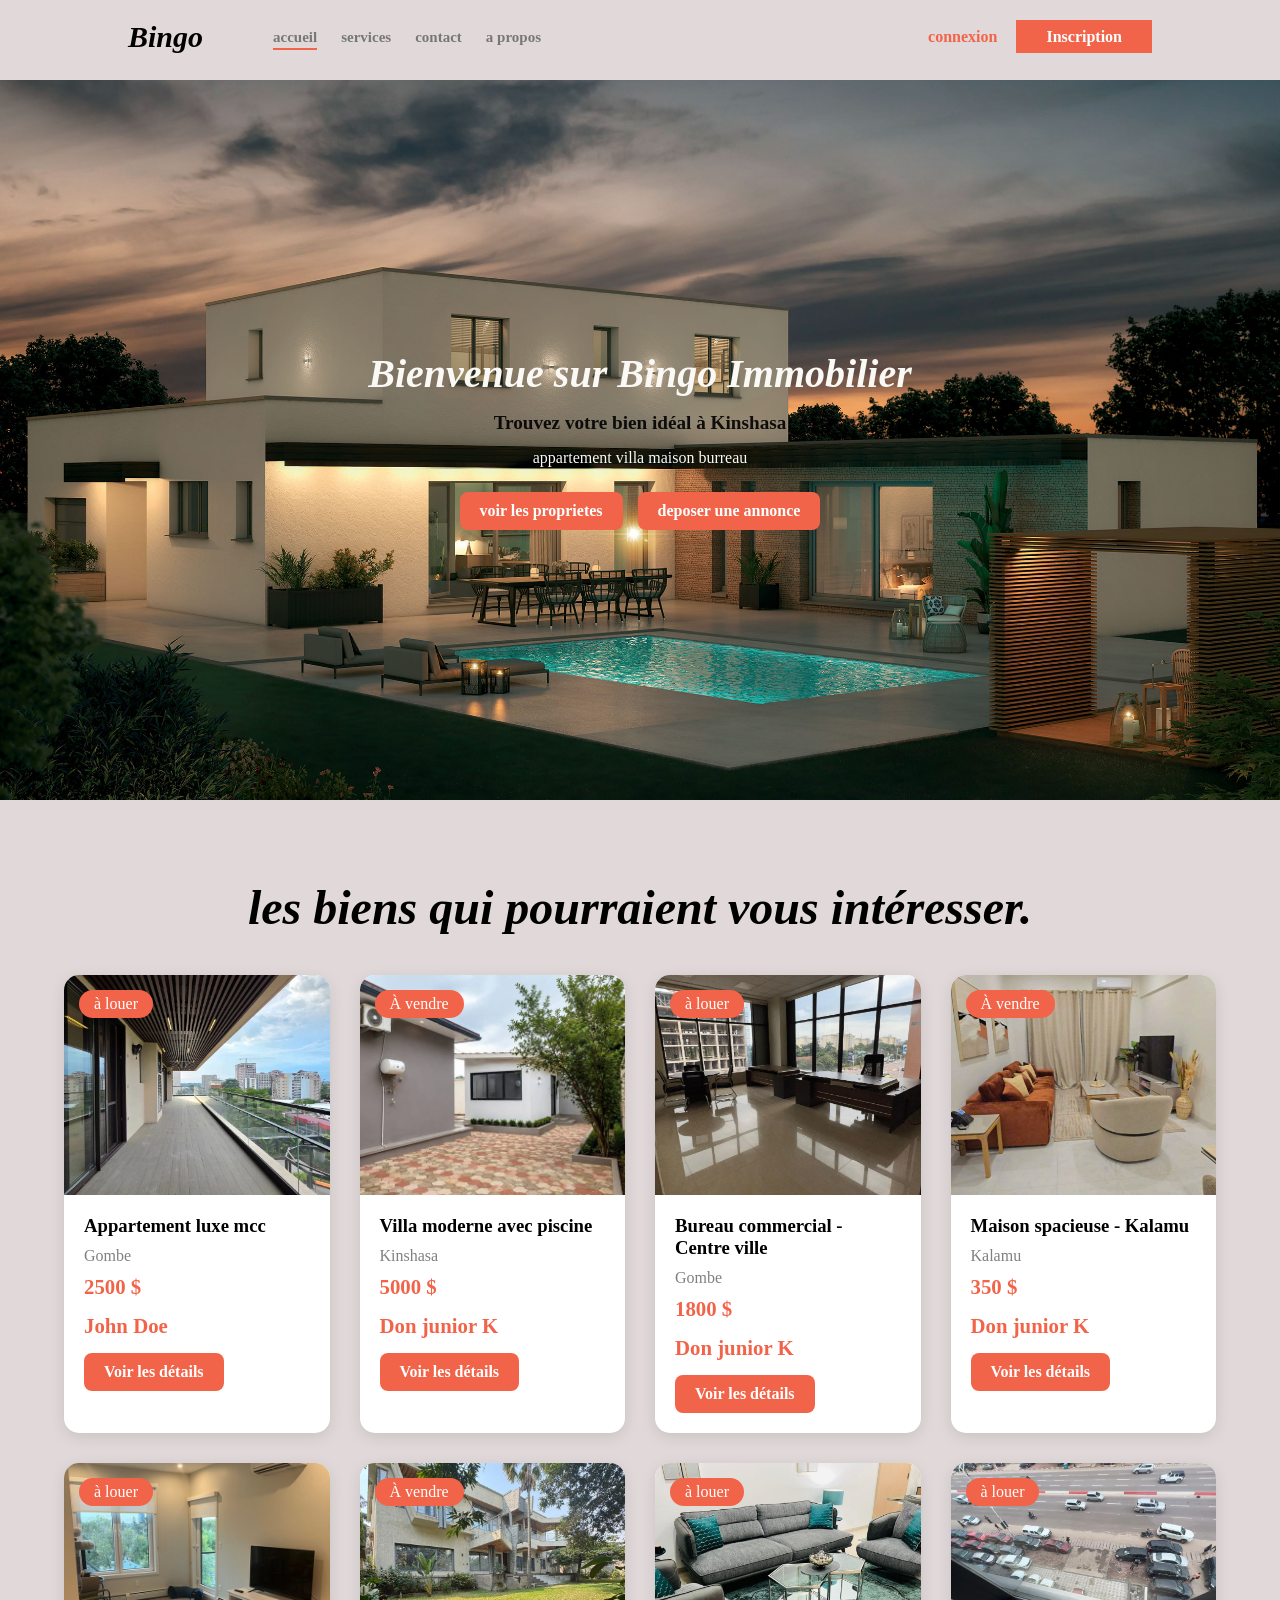
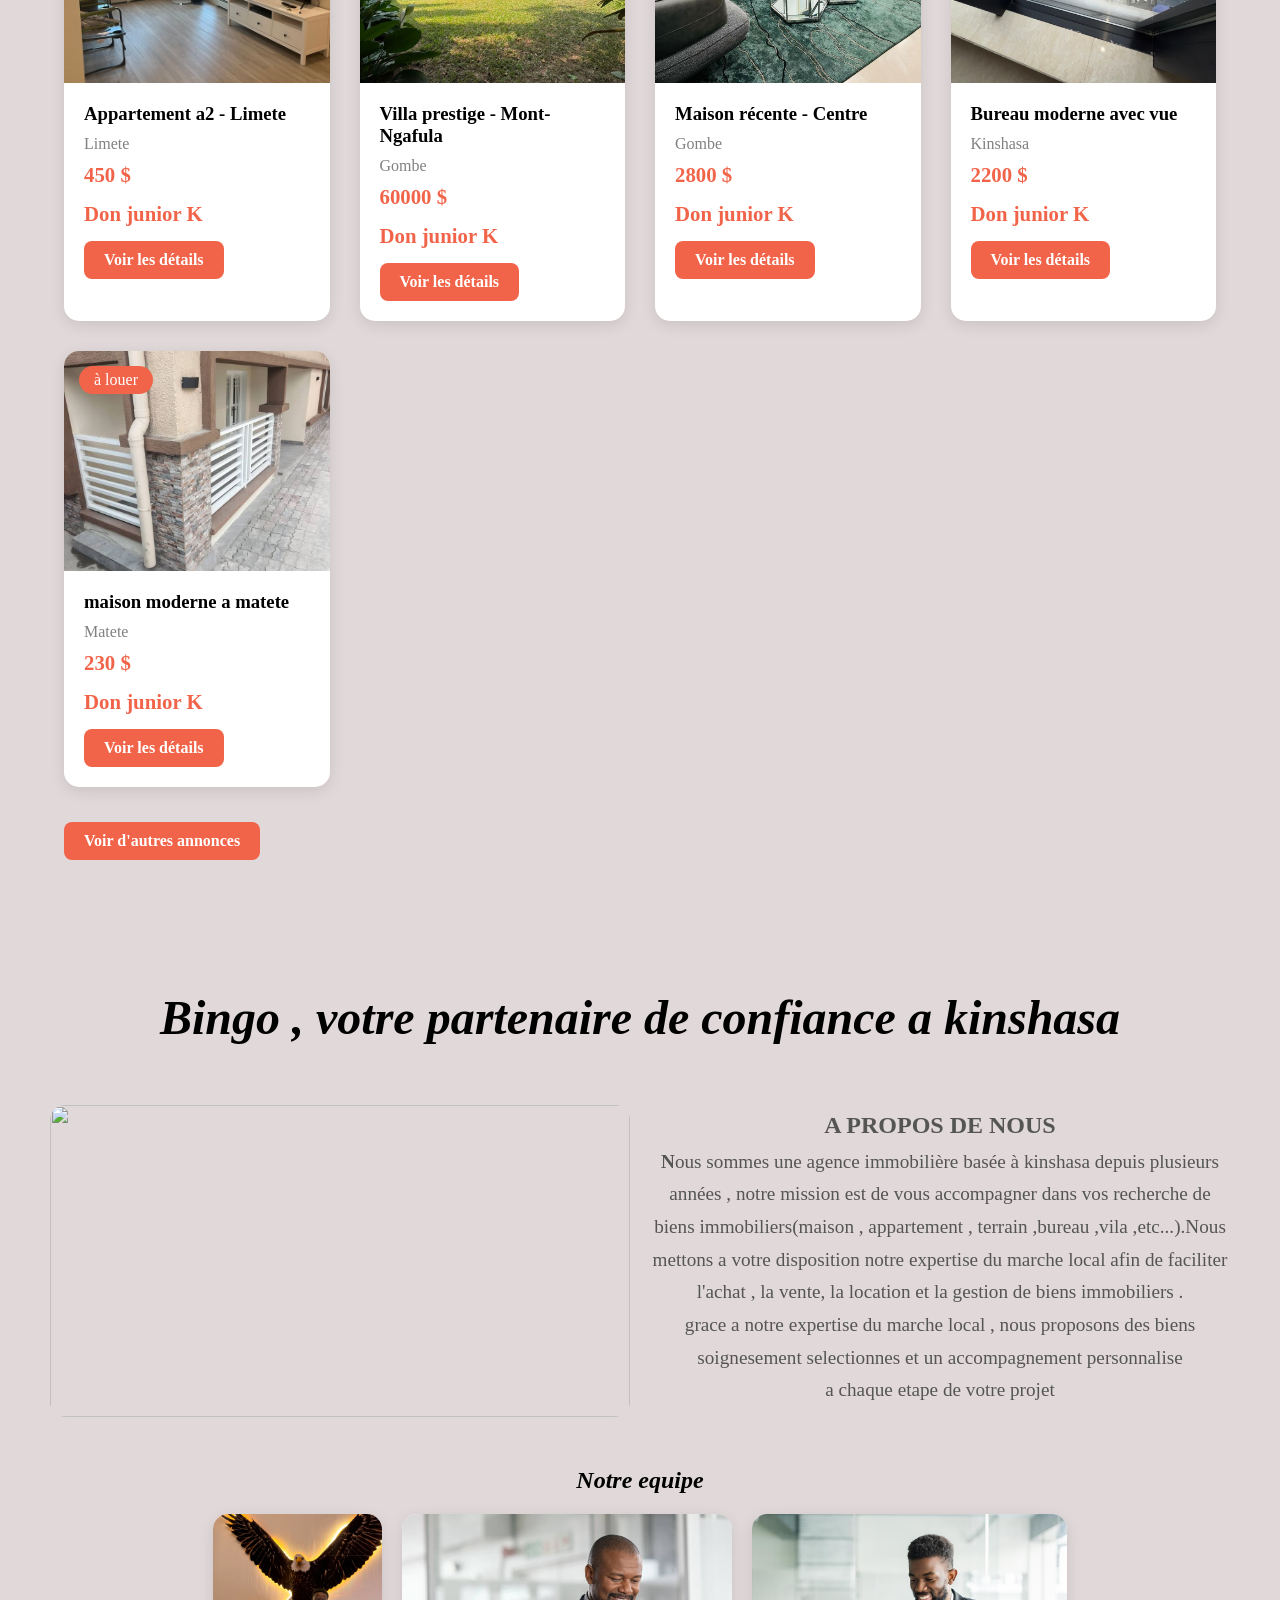
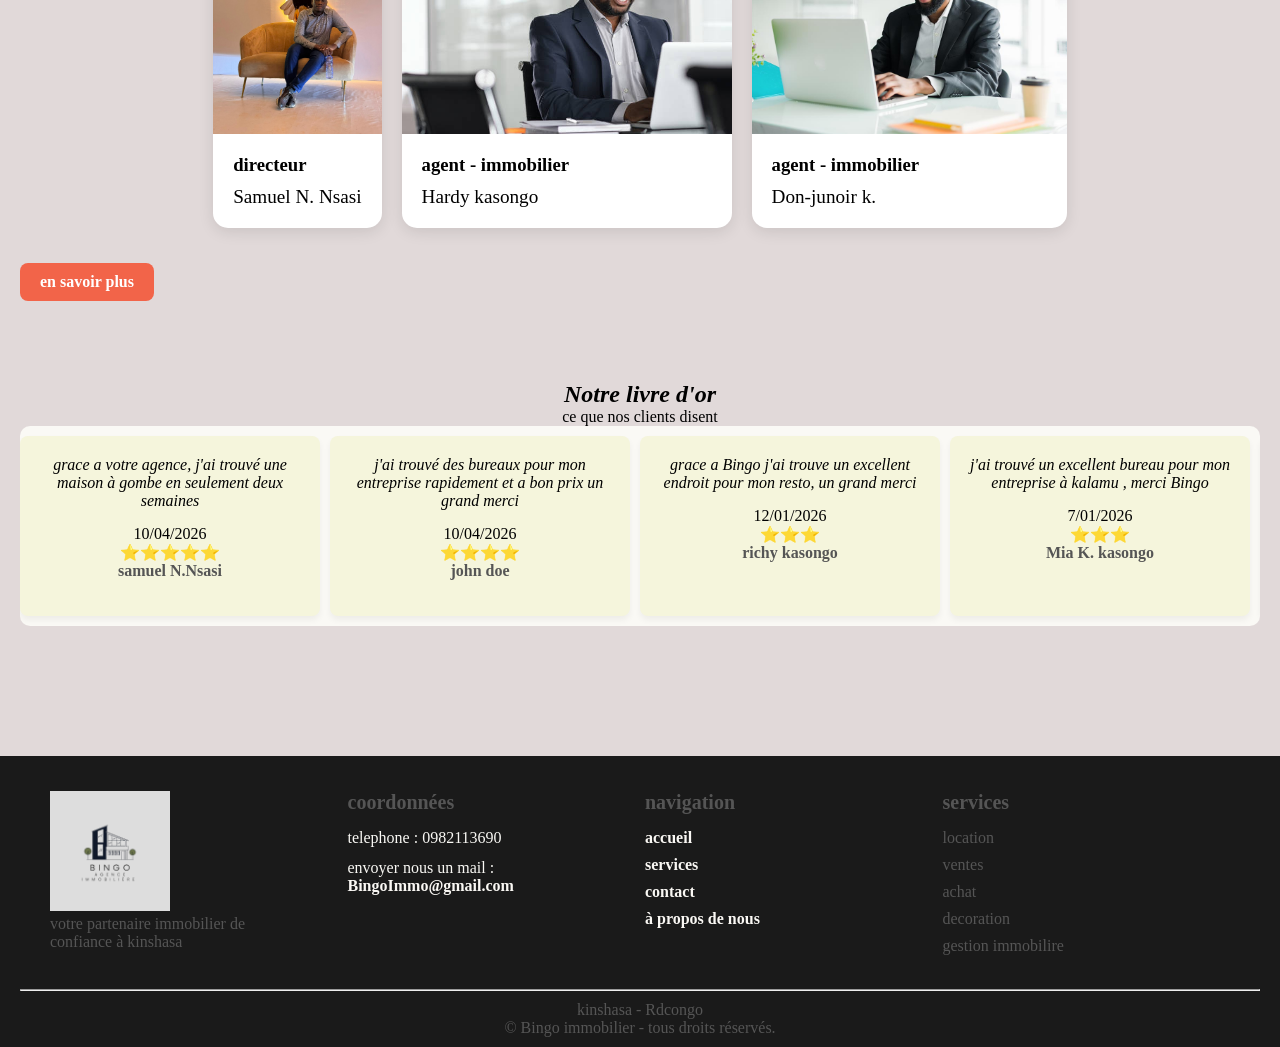
==== index.html @ fbc29267 "Initial commit" ====
<!DOCTYPE html>
<html>

<head>
    <meta charset="UTF-8">
    <meta name="viewport" content="width=device-width, initial-scale=1.0">
    <title>bingo - immobilier</title>
    <link rel="stylesheet" href="style.css">
    <link rel="shortcut icon" href="/photo/Bingo.png">
</head>

<body>
    <main>
        <section class="header_accueil">
            <!-- le menu  -->
            <header>
                <div class="logo-lien">
                    <a href="index.html" class="logo">Bingo</a>
                    <div class="menu-lien">
                        <a href="index.html">accueil</a>
                        <a href="service.html">services</a>
                        <a href="contact.html">contact</a>
                        <a href="apropos.html">a propos</a>
                    </div>
                </div>
                
                <div class="btn-lien">
                    <a href="authentification.html">connexion</a>
                    <a href="authentification.html" class="orange-lien">inscription</a>
                </div>
                <div class="hamburger" id="hamburger">
                    <span></span>
                    <span></span>
                    <span></span>
                </div>
            </header>
            <!-- fin du menu -->

            <!-- debut des deux section 
            l'une pour le titre communement appele hero
            et l'autre pour la recherche -->
        </section>

        <section class="hero">
            <h1>Bienvenue sur Bingo Immobilier</h1>
            <p>Trouvez votre bien idéal à Kinshasa</p>
            <div class="btype">
                <span>appartement</span>
                <span>villa</span>
                <span>maison</span>
                <span>burreau</span>
            </div>
            <div class="hero-link">
                <a href="propriete.html" class="btn">voir les proprietes</a>
                <a href="service.html" class="btn">deposer une annonce</a>
            </div>
        </section>

        <!-- les propriete -->
        <section class="propiete" id="pr">
            <div class="titre-section">
                <h2>les biens qui pourraient vous intéresser.</h2>
            </div>
            <div class="propriete-grid" id="propertiesGrid">
                <!-- les biens seront affichés ici grace a javascript -->

            </div>
            <a href="propriete.html" class="btn1">Voir d'autres <strong>annonces</strong> </a>
        </section>


        <section class="biso" id="bs">
            <h2>Bingo , votre partenaire de confiance a kinshasa</h2>
            <div class="cont-biso">
                <div class="biso-image">
                    <img src="photo/AgentImmo.jpeg" alt="">
                </div>
                <div class="biso-content">
                    <h1>A PROPOS DE NOUS</h1>
                    <p><strong>N</strong>ous sommes une agence immobilière basée à kinshasa depuis plusieurs années ,
                        notre mission est de vous accompagner dans vos recherche de biens immobiliers(maison ,
                        appartement , terrain ,bureau ,vila ,etc...).Nous mettons a votre disposition notre expertise du
                        marche local afin de faciliter l'achat , la vente, la location et la gestion de biens
                        immobiliers .</p>
                    <p> grace a notre expertise du marche local , nous proposons des biens soignesement selectionnes et
                        un accompagnement personnalise <br>
                        a chaque etape de votre projet</p>

                </div>

            </div>
            <div class="biso-content2">
                <h1>Notre equipe</h1>
                <div class="conteneur">

                    <article class="propriete-card">
                        <img src="photo/samuel_fav1.jpg" alt="une photo d'une villa">
                        <div class="propriete-contenu">
                            <h3>directeur</h3>
                            <p>Samuel N. Nsasi</p>
                        </div>
                    </article>
                    <article class="propriete-card">
                        <img src="photo/agent3.jpg" alt="une photo d'une villa">
                        <div class="propriete-contenu">
                            <h3>agent - immobilier</h3>
                            <p>Hardy kasongo</p>
                        </div>
                    </article>
                    <article class="propriete-card">
                        <img src="photo/agent2.jpg" alt="une photo d'une villa">
                        <div class="propriete-contenu">
                            <h3>agent - immobilier</h3>
                            <p> Don-junoir k.</p>
                        </div>
                    </article>
                </div>
                <a href="apropos.html" class="btn1">en savoir plus</a>
            </div>
        </section>
        <section class="temoignage" id="tm">
            <h1>Notre livre d'or</h1>
            <p>ce que nos clients disent</p>
            <div class="slider">
                <div class="slides">
                    <div class="card">
                        <p> grace a votre agence, j'ai trouvé une maison à gombe en seulement deux semaines</p>
                        <time datetime="">10/04/2026</time>
                        <div class="stars">
                            ⭐⭐⭐⭐⭐
                        </div>
                        <h4>samuel N.Nsasi</h4>
                    </div>
                    <div class="card">
                        <p>j'ai trouvé des bureaux pour mon entreprise rapidement et a bon prix
                            un grand merci
                        </p>
                        <time datetime="">10/04/2026</time>
                        <div class="stars">
                            ⭐⭐⭐⭐
                        </div>
                        <h4>john doe</h4>
                    </div>
                    <div class="card">
                        <p>grace a Bingo j'ai trouve un excellent endroit pour mon resto, un grand merci </p>
                        <time datetime="">12/01/2026</time>
                        <div class="stars">
                            ⭐⭐⭐
                        </div>
                        <h4>richy kasongo</h4>
                    </div>
                    <div class="card">
                        <p>j'ai trouvé un excellent bureau pour mon entreprise à kalamu , merci Bingo </p>
                        <time datetime="">7/01/2026</time>
                        <div class="stars">
                            ⭐⭐⭐
                        </div>
                        <h4>Mia K. kasongo</h4>
                    </div>
                    <div class="card">
                        <p>grace a Bingo j'ai trouve un excellent endroit pour mon resto, un grand merci </p>
                        <time datetime="">12/01/2026</time>
                        <div class="stars">
                            ⭐⭐⭐
                        </div>
                        <h4>richy kasongo</h4>
                    </div>
                    <div class="card">
                        <p>j'ai trouvé un excellent bureau pour mon entreprise à kalamu , merci Bingo </p>
                        <time datetime="">7/01/2026</time>
                        <div class="stars">
                            ⭐⭐⭐
                        </div>
                        <h4>Mia K. kasongo</h4>
                        <div class="card">
                        <p>j'ai trouvé des bureaux pour mon entreprise rapidement et a bon prix
                            un grand merci
                        </p>
                        <time datetime="">10/04/2026</time>
                        <div class="stars">
                            ⭐⭐⭐⭐
                        </div>
                        <h4>john doe</h4>
                    </div>
                    </div>
                </div>
            </div>
        </section>

        <div class="modal" id="detailsModal">

            <div class="modal-content">

                <span class="close" id="closeDetails"><strong>&times;</strong></span>

                <div id="detailsContent"></div>

            </div>

        </div>
    </main>
    <footer>
        <div class="cont">

            <div class="foot-logo">
                <img src="photo/inv_bingo.png" alt="logo de l'entreprise">
                <p>votre partenaire immobilier de confiance à kinshasa</p>
            </div>
            <div class="footer-col">
                <h3>coordonnées</h3>
                <p> telephone : 0982113690</p>
                <p>envoyer nous un mail : <a href="mailto:bingoImmo@gmail.com">BingoImmo@gmail.com</a></p>
            </div>
            <nav class="footer-col">
                <h3>navigation</h3>
                <ul>
                    <li><a href="index.html">accueil</a></li>
                    <li><a href="service.html">services</a></li>
                    <li><a href="contact.html">contact</a></li>
                    <li><a href="apropos.html">à propos de nous</a></li>
                </ul>
            </nav>
            <div class="footer-col">
                <h3>services</h3>
                <ul>
                    <li>location</li>
                    <li>ventes</li>
                    <li>achat</li>
                    <li>decoration</li>
                    <li>gestion immobilire</li>
                </ul>
            </div>
        </div>

        <hr>

        <div class="hr">

            <p>kinshasa - Rdcongo</p>
            <p>&copy; Bingo immobilier - tous droits réservés.</p>
        </div>

    </footer>

    <script src="traitement.js"></script>
</body>


</html>
---- style.css ----
:root {
    --color1: #faf8f4;
    --color2: #1a1a1a;
    --color3: #faf9f5;
    --colorfav: #e1d9d9;
}

* {
    padding: 0;
    margin: 0;
    box-sizing: border-box;
    list-style: none;
}

body {
    transition: 0.9s;
    background-color: var(--colorfav);
    height: fit-content;

}

main {
    margin-top: 80px;
}

a {
    text-decoration: none;
    font-weight: bold;
}

/* .header_accueil {
    background-color: var(--color1);
    position: relative;
} */

/* le menu */
header {
    position: fixed;
    top: 0;
    left: 0;
    width: 100%;

    display: flex;
    justify-content: space-between;
    align-items: center;
    padding: 20px 10%;

    transition: .3s;
    z-index: 1000;
}

header.scrolled {
    background-color: var(--color2);
    box-shadow: 0 2px 10px rgba(0, 0, 0, 0.2);
}

header.scrolled .logo{
   text-transform: capitalize;
    font-style: italic;
    color:var(--color3);
    font-size: 30px;
    font-weight: bold;
}
.logo {
    text-transform: capitalize;
    font-style: italic;
    color: #000;
    font-size: 30px;
    font-weight: bold;
}

header .logo-lien {
    display: flex;
    align-items: center;
}

.menu-lien {
    margin-left: 60px;
}

.menu-lien a {
    position: relative;
    margin: 0 10px;
    font-size: 15px;
    color: #777;
}

.menu-lien a::after {
    content: "";
    position: absolute;
    left: 0;
    bottom: -5px;
    width: 0;
    height: 2px;
    background-color: #f26449;
    transition: width .3s ease;
}

.menu-lien a:hover::after,
.menu-lien a.active::after {

    width: 100%;
}

.hamburger {
    display: none;
    flex-direction: column;
    gap: 6px;
    cursor: pointer;
}
.hamburger span {
    width: 25px;
    height: 3px;
    background-color: #000;
    transition: .3s;
}
@media (max-width:768px)
{
    .menu-lien{
        display: none;
    }
    .btn-lien{
        display: none;
    }
    .hamburger{
        display: flex;
    }
}
.menu-lien.open{
    display: flex;
    position: absolute;
    top: 90px;
    left: 0;
    width: 100%;
    background-color: var(--color2);
    flex-direction: column;
    align-items: center;
    text-align: center;
    padding: 25px;
}
.btn-lien a {
    margin-left: 15px;

}

.btn-lien a:first-child {
    color: #f26449;
}

.orange-lien {
    color: #fff;
    padding: 8px 30px;
    background-color: #f26449;
    text-transform: capitalize;
}


/* Section héro */
.hero {
    
    color: var(--color3);
    padding: 80px 20px;
    background-image: url("photo/ndaku.jpg");
    background-repeat: no-repeat;
    background-position: center;
    background-size: cover;
    height: 80vh;
    display: flex;
    flex-direction: column;
    align-items:center;
    text-align: center;
    gap: 15px;
    justify-content: center;


}


@media (max-width:768px) {
    .hero {
        background-attachment: scroll;
    }
}

.hero h1 {
    font-size: 2.5rem;
    margin: 0;
    font-weight: bold;
    font-style: italic;
}

.hero p {
    font-size: 1.2rem;
    font-weight: bolder;
    /* margin: 10px 0 30px 0; */
    opacity: 0.9;
    color: #000;

}
.btyp span{
    font-weight: bold;
    margin-top: 0 5px  ;
}
.hero-link{
    display: flex;
    gap: 15px;
    margin-top: 10px;
}

/* section de bien */
.propiete {
    padding: 80px 5%;

}

.titre-section {
    text-align: center;
    margin-bottom: 40px;
}

.titre-section h2 {
    font-size: 48px;
    font-style: italic;
}

/* pour les colonnes dans bien */
.propriete-grid {
    display: grid;
    grid-template-columns: repeat(auto-fit, minmax(250px, 1fr));
    gap: 30px;
}

/* les sortes de card */
.propriete-card {
    background: white;
    border-radius: 15px;
    overflow: hidden;
    box-shadow: 0 4px 15px rgba(0, 0, 0, .1);
    transition: .3s;
    position: relative;
}

.propriete-card:hover {
    transform: translateY(-12px);

}

.propriete-card img {
    width: 100%;
    height: 220px;
    object-fit: cover;
    display: block;
}

.badge {
    position: absolute;
    top: 15px;
    left: 15px;
    background-color: #f26449;
    color: white;
    padding: 5px 15px;
    border-radius: 20px;
}

.propriete-contenu {
    padding: 20px;
}

.propriete-contenu h3 {
    margin-bottom: 10px;
}

.location {
    color: grey;
    margin-bottom: 10px;
}

.price {
    font-size: 1.3rem;
    font-weight: bold;
    color: #f26449;
    margin-bottom: 15px;
}

.btn {
    display: inline-block;
    background: #f26449;
    color: white;
    padding: 10px 20px;
    text-decoration: none;
    border-radius: 8px;
}
.btn:hover{
    background-color: var(--colorfav);
    color: #f26449;
}

.btn1 {
    display: inline-block;
    background: #f26449;
    text-align: center;
    color: white;
    padding: 10px 20px;
    text-decoration: none;
    border-radius: 8px;
    margin-top: 35px;
}

/* la section a propos de nous  */

.cont-biso {
    width: 100%;
    display: flex;
    gap: 20px;
    padding: 10px 50px;
}

.biso-image {
    width: 50%;

}

.biso-image img {
    width: 100%;
    height: 100%;
    object-fit: cover;
    border-radius: 15px;

}

.biso-content {
    width: 50%;
    margin-bottom: 10px;
    line-height: 1.7;

    color: #555;
    text-align: center;
}


.biso h2 {
    text-align: center;
    margin: 40px;
    padding: 10px;
    font-size: 48px;
    font-style: italic;
}

.biso p {
    font-size: 1.2rem;
}

.biso-content2 {
    padding: 20px;


}

.conteneur {
    display: flex;
    justify-content: center;
    gap: 20px;
}



.biso-content2 h1 {
    text-align: center;
    padding: 20px;
    font-style: italic;
}


/* la section pour les temoignages */
.temoignage {
    padding: 60px 20px;
    text-align: center;
    overflow: hidden;
}

.temoignage h1 {
    font-style: italic;

}

.slider {
    /* max-width: 700px;
    margin: auto;
    overflow: hidden; */
    width: 100%;
    overflow: hidden;
    padding: 10px 0;
    background-color: var(--color3);
    border-radius: 10px;

}

.slides {
    /* display: flex;
    transition: transform 0.5s ease; */
    display: flex;
    gap: 10px;
    width: max-content;
    animation: defileBingo 25s linear infinite;
}

.card {
    width: 300px;
    height: 180px;
    flex-shrink: 0;
    background-color: beige;
    padding: 20px ;
    border-radius: 8px;
    box-shadow: 0 4px 6px rgba(0, 0, 0, 0.05);

}
/* 
@keyframes defileBingo {
    0% {
        transform: translateX(0);
    }

    100% {
        transform: translateX(50%);
    }
}

.slider:hover .slides {
    animation-play-state: paused;
} */

.card p {
    font-style: italic;
    margin-bottom: 15px;
}

.card h4 {
    color: #555;
}

/* le modal pour les details de la propriete */
.modal {
    display: none;
    position: fixed;
    inset: 0;
    background: rgba(0, 0, 0, .6);
    justify-content: center;
    align-items: center;
    z-index: 9999;
}

.modal-content {
    background: white;
    width: 90%;
    max-width: 700px;
    max-height: 90vh;
    overflow-y: auto;
    padding: 30px;
    border-radius: 15px;
    position: relative;
}

.detail-image {

    width: 100%;

    height: 250px;

    object-fit: cover;

    border-radius: 12px;

    margin-bottom: 20px;

}

.detail-status {

    display: inline-block;

    background: #f26449;

    color: white;

    padding: 6px 15px;

    border-radius: 20px;

    margin-bottom: 20px;

}

.whatsapp-btn {

    display: inline-block;

    margin-top: 20px;

    padding: 12px 20px;

    background: #25D366;

    color: white;

    border-radius: 8px;

    text-decoration: none;

    font-weight: bold;

}

.success-message {

    background: #f26449;

    padding: 15px;

    border-radius: 8px;

}
.galerie {
    display: flex;
    gap: 10px;
    overflow-x: auto;
    margin-bottom: 20px;
}
.galerie img{
    width: 220px;
    height: 150px;
    object-fit: cover;
    border-radius: 10px;
    cursor: pointer;
    
    transition: transform 0.3s ease;

}


/*  le footer  pour toute les pages*/

footer {
    background-color: var(--color2);
    color: #555;
    margin-top: 70px;
    padding: 10px 20px;
    height: fit-content;

}

.cont {
    display: grid;
    max-width: 1200px;
    grid-template-columns: repeat(auto-fit, minmax(220px, 1fr));
    gap: 50px;
    padding: 25px 30px;
}

.foot-logo img {
    height: 120px;
    background-color: #ddd;

}

.footer-col h3 {
    margin-bottom: 15px;
    font-size: 20px;
}

.footer-col p {
    margin: 12px 0;
    color: var(--color3);
}

footer a {
    color: var(--color1);
    text-decoration: none;
}

.footer-col li {
    margin: 9px 0;

}

.footer-col a {
    transition: .3s;
}

.footer-col a:hover {
    color: #f26449;
    padding-left: 9px;
}


footer hr {

    width: 100%;

}

.hr {
    padding-top: 10px;
    text-align: center;
}
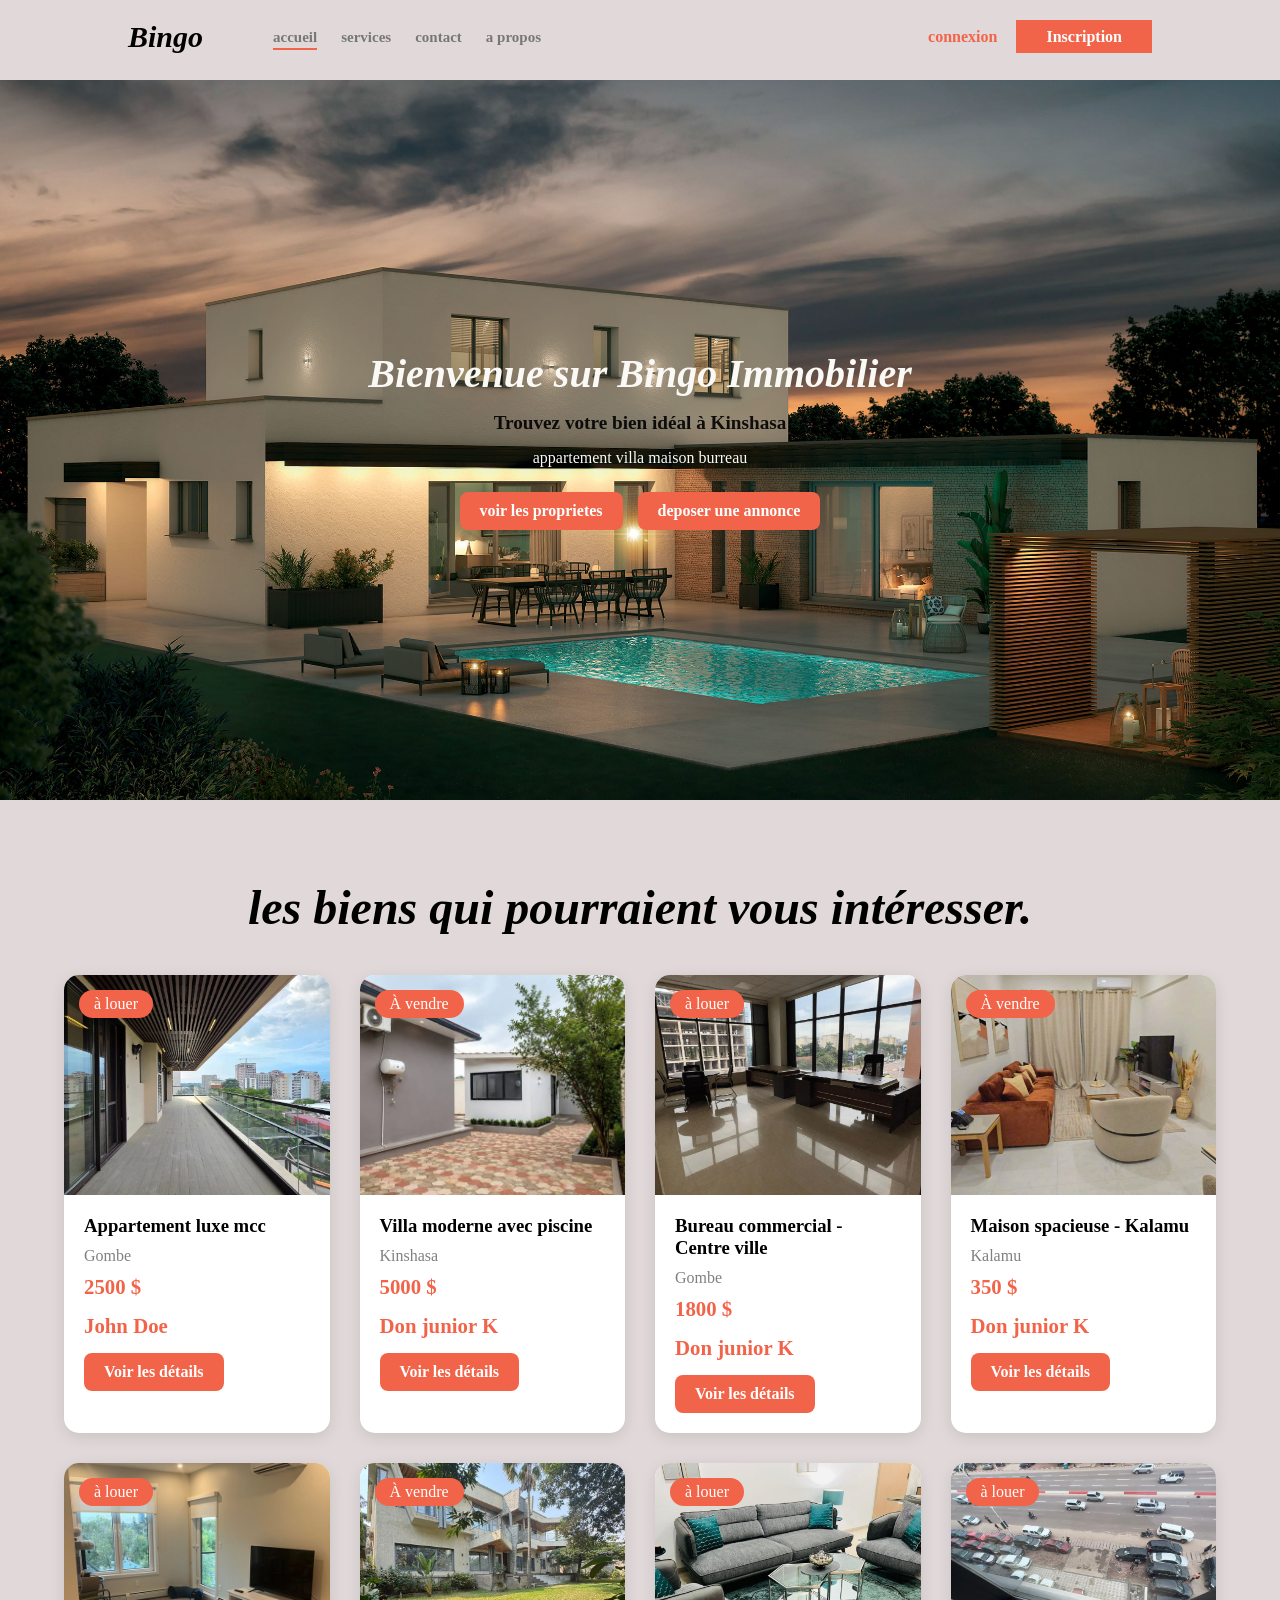
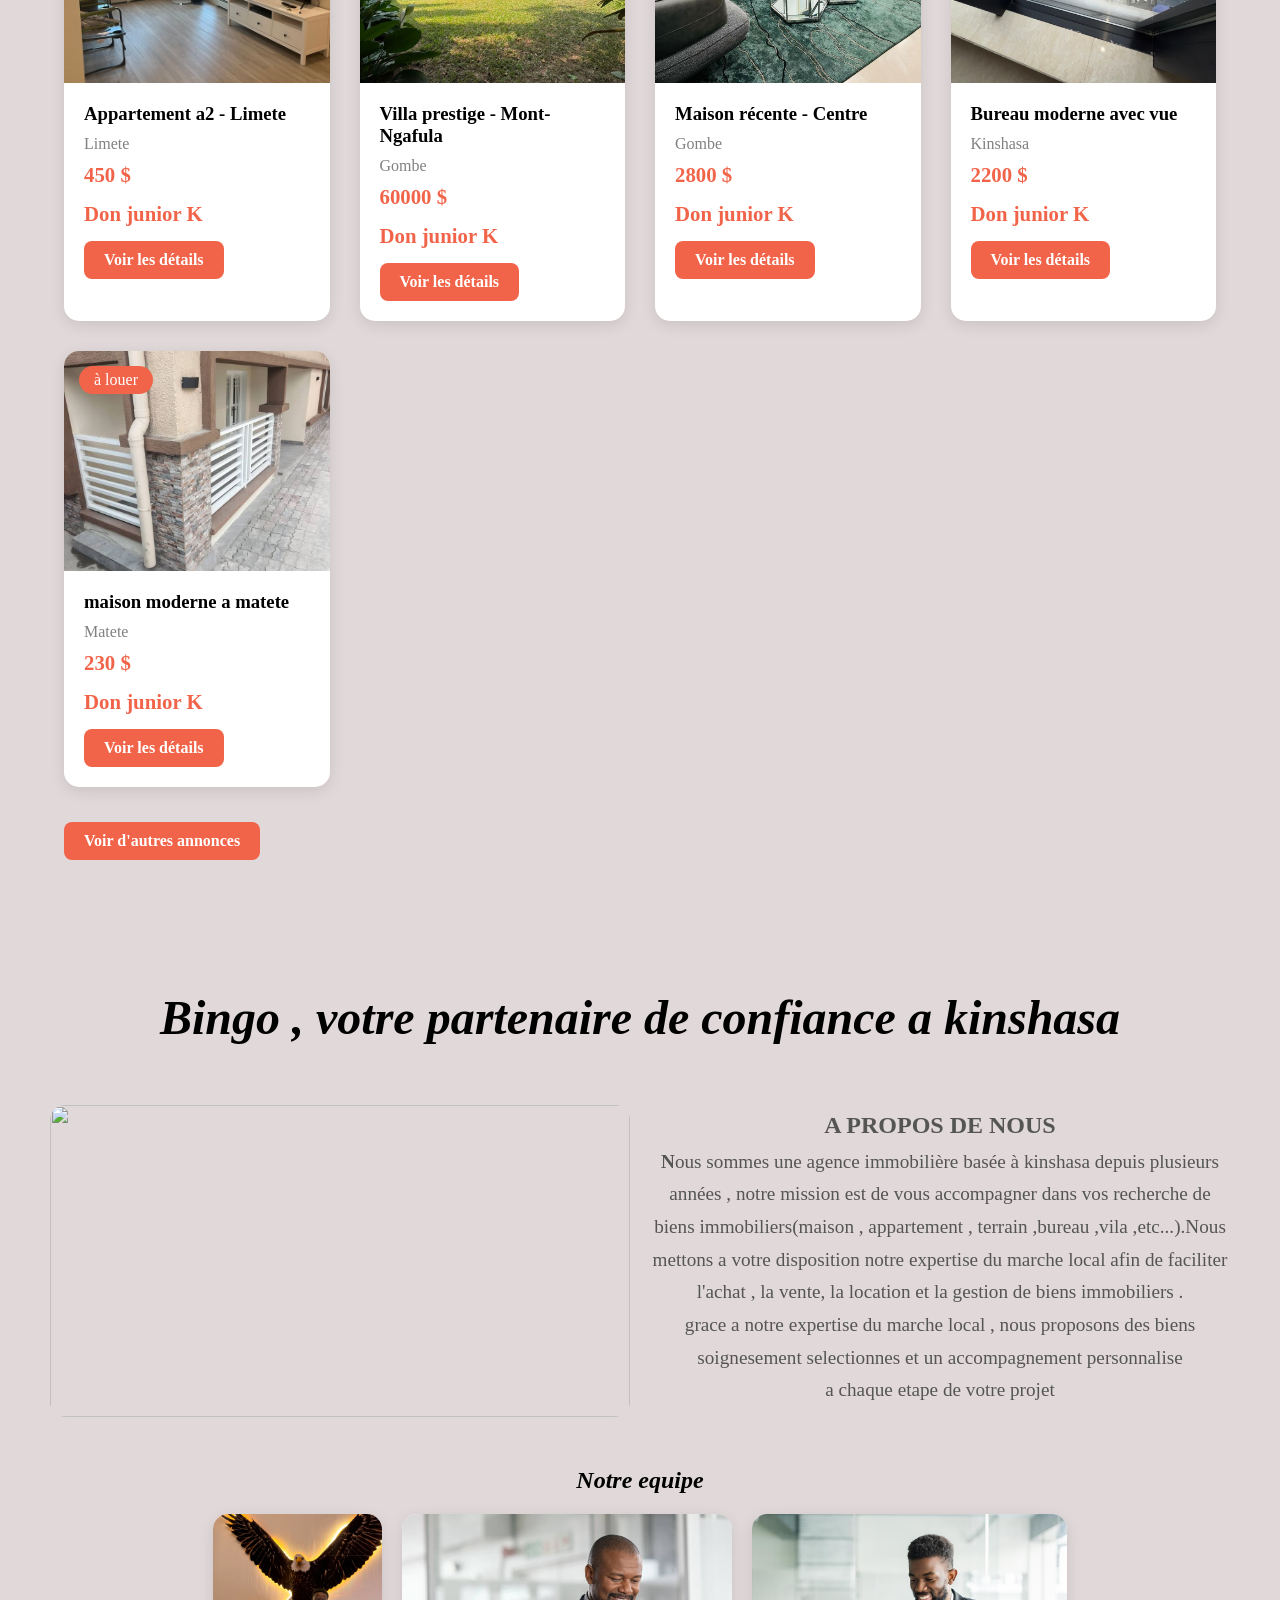
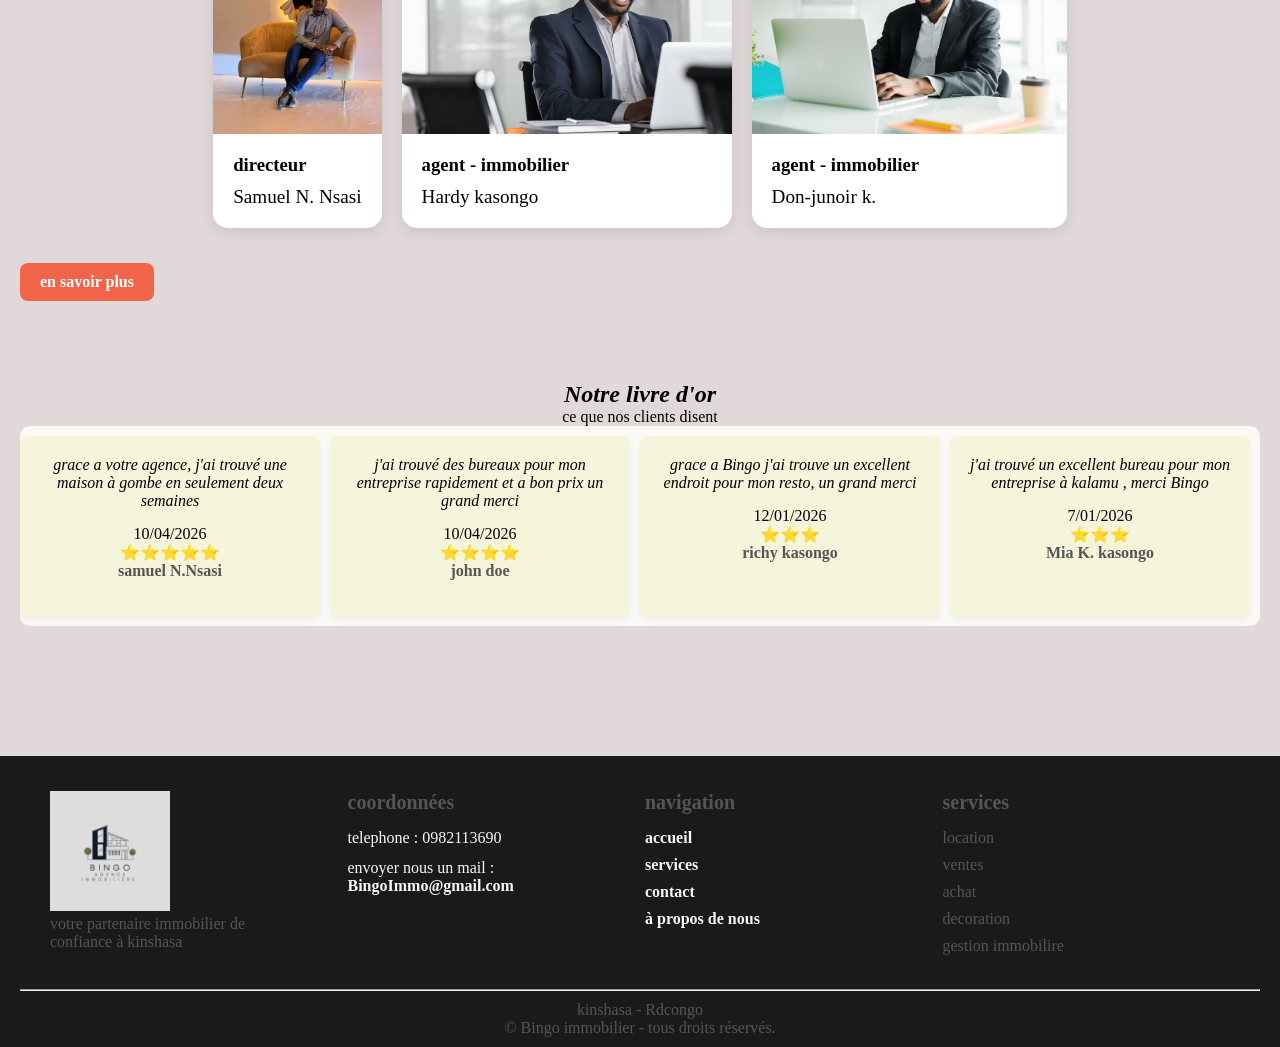
==== commit a1be28aa: "suppression des lignes inutiles" ====
--- a/index.html
+++ b/index.html
@@ -23,7 +23,7 @@
                         <a href="apropos.html">a propos</a>
                     </div>
                 </div>
-                
+
                 <div class="btn-lien">
                     <a href="authentification.html">connexion</a>
                     <a href="authentification.html" class="orange-lien">inscription</a>
@@ -157,32 +157,7 @@
                         </div>
                         <h4>Mia K. kasongo</h4>
                     </div>
-                    <div class="card">
-                        <p>grace a Bingo j'ai trouve un excellent endroit pour mon resto, un grand merci </p>
-                        <time datetime="">12/01/2026</time>
-                        <div class="stars">
-                            ⭐⭐⭐
-                        </div>
-                        <h4>richy kasongo</h4>
-                    </div>
-                    <div class="card">
-                        <p>j'ai trouvé un excellent bureau pour mon entreprise à kalamu , merci Bingo </p>
-                        <time datetime="">7/01/2026</time>
-                        <div class="stars">
-                            ⭐⭐⭐
-                        </div>
-                        <h4>Mia K. kasongo</h4>
-                        <div class="card">
-                        <p>j'ai trouvé des bureaux pour mon entreprise rapidement et a bon prix
-                            un grand merci
-                        </p>
-                        <time datetime="">10/04/2026</time>
-                        <div class="stars">
-                            ⭐⭐⭐⭐
-                        </div>
-                        <h4>john doe</h4>
-                    </div>
-                    </div>
+
                 </div>
             </div>
         </section>
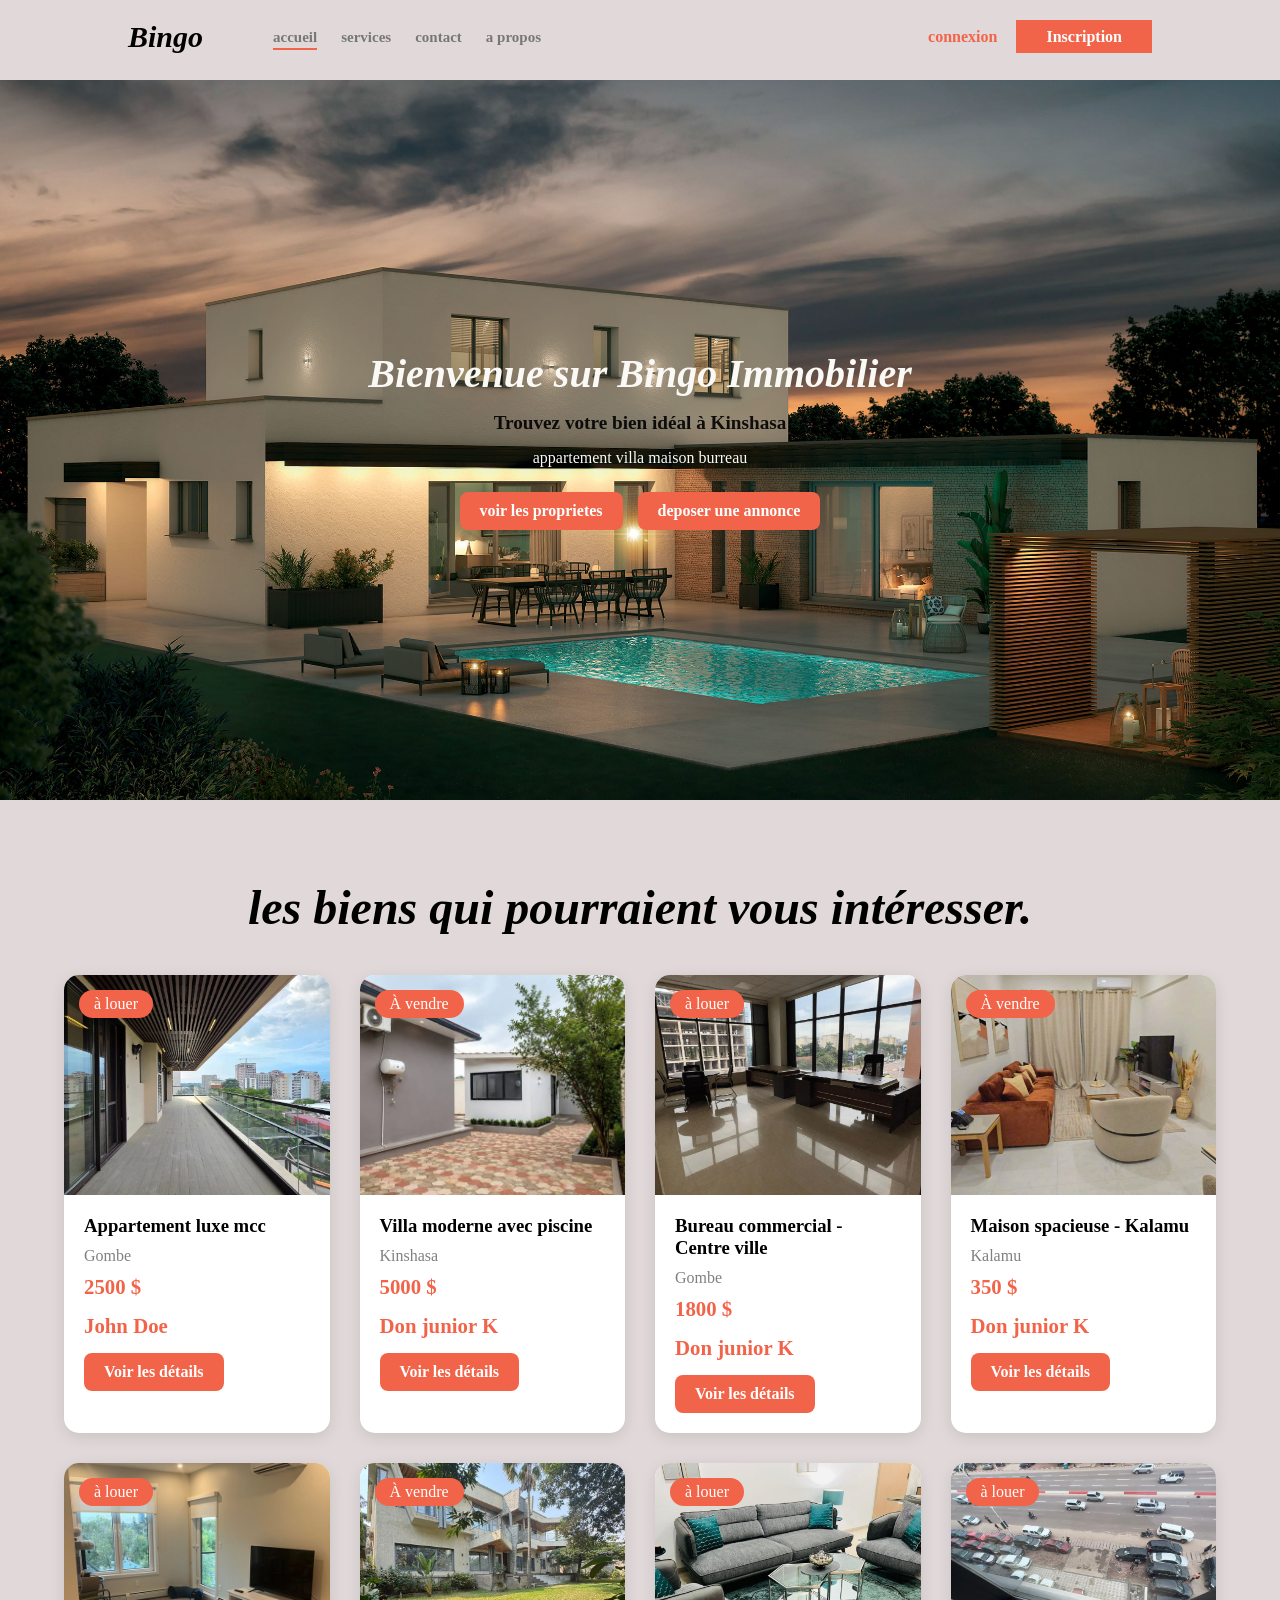
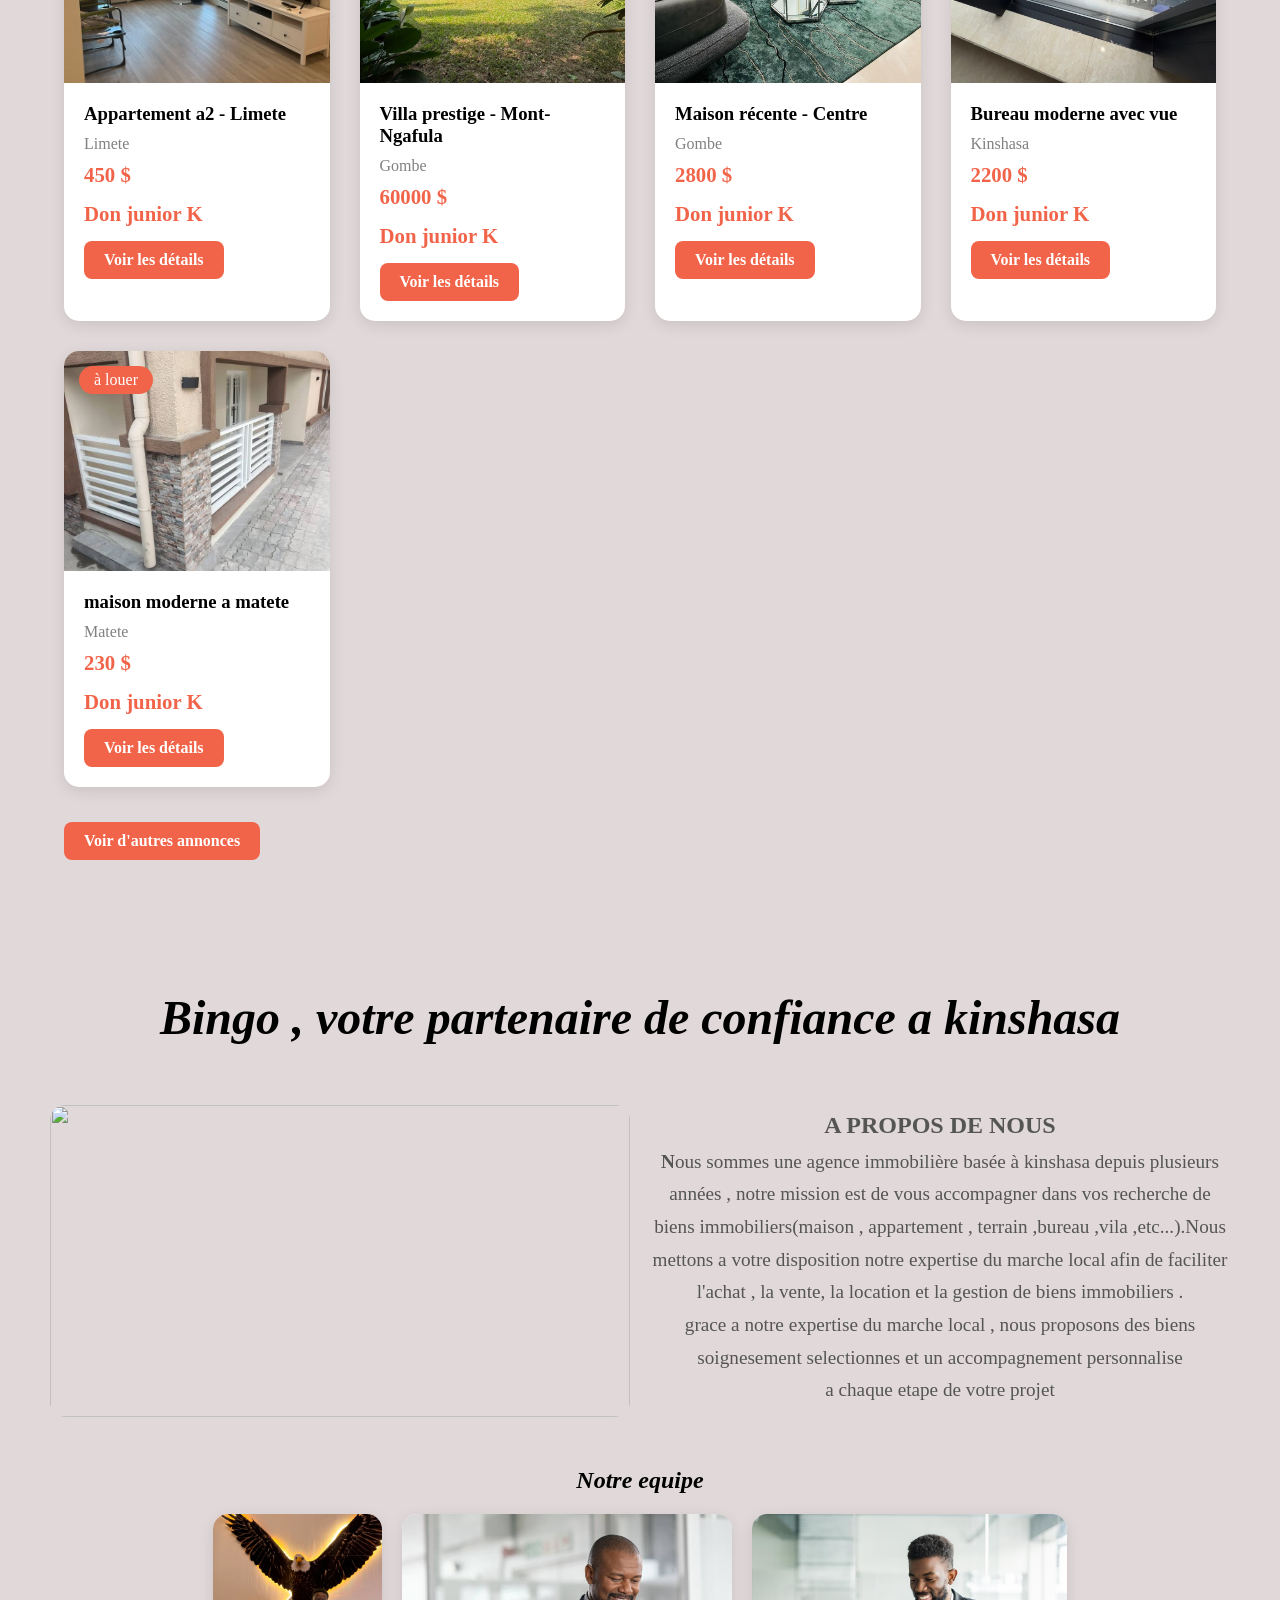
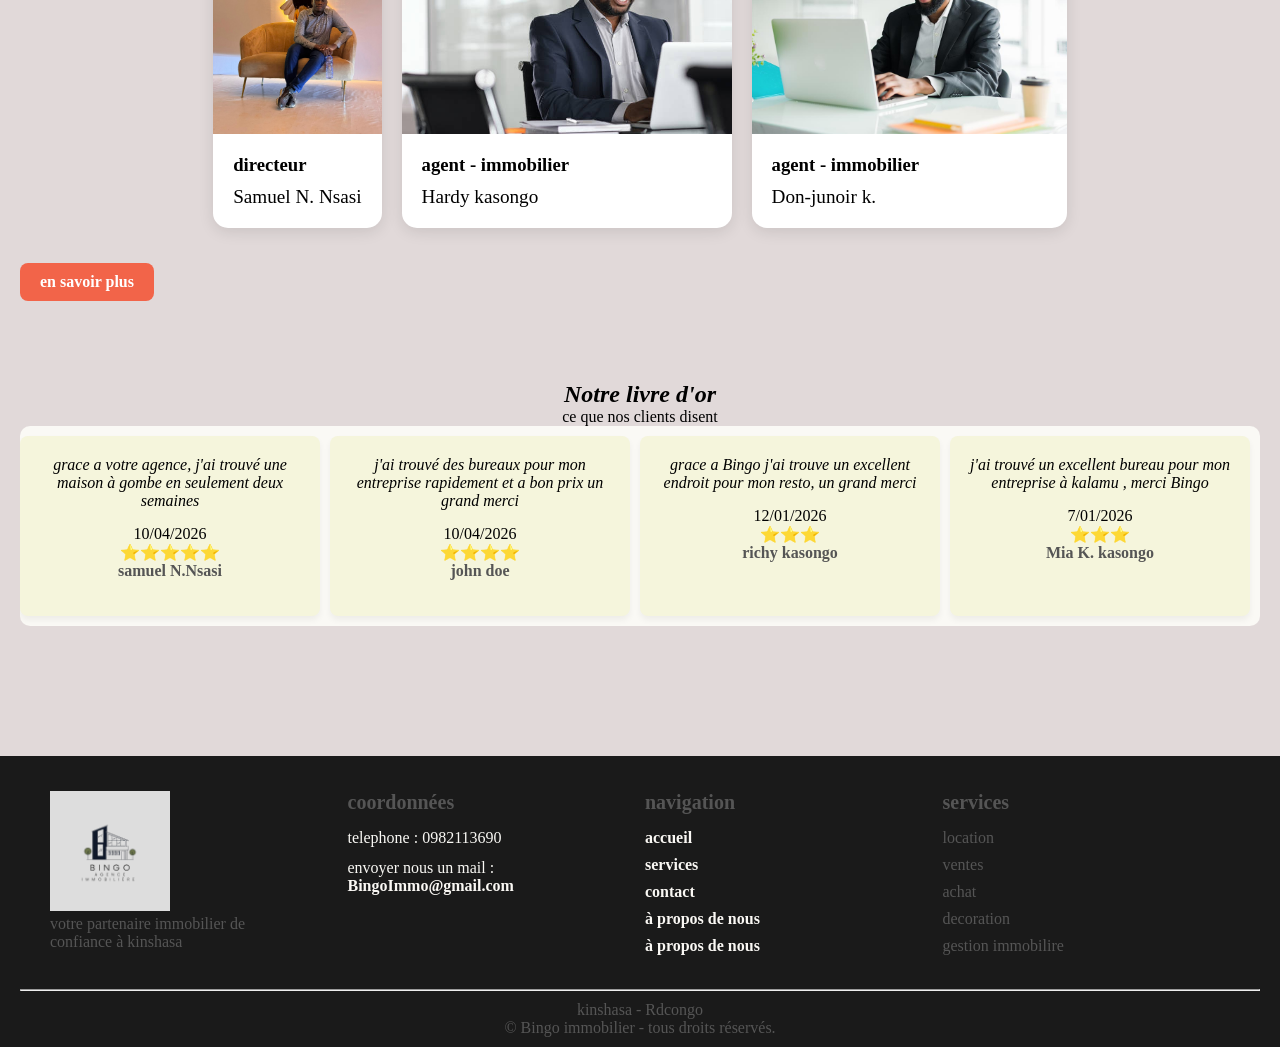
==== commit 28ef9d95: "fixation de certain bug" ====
--- a/index.html
+++ b/index.html
@@ -36,9 +36,7 @@
             </header>
             <!-- fin du menu -->
 
-            <!-- debut des deux section 
-            l'une pour le titre communement appele hero
-            et l'autre pour la recherche -->
+            
         </section>
 
         <section class="hero">
@@ -51,8 +49,8 @@
                 <span>burreau</span>
             </div>
             <div class="hero-link">
-                <a href="propriete.html" class="btn">voir les proprietes</a>
-                <a href="service.html" class="btn">deposer une annonce</a>
+                <a href="service.html#propertiesGrid" class="btn">voir les proprietes</a>
+                <a href="service.html#depot" class="btn">deposer une annonce</a>
             </div>
         </section>
 
@@ -193,6 +191,8 @@
                     <li><a href="service.html">services</a></li>
                     <li><a href="contact.html">contact</a></li>
                     <li><a href="apropos.html">à propos de nous</a></li>
+                    <li><a href="authentification.html">à propos de nous</a></li>
+                    
                 </ul>
             </nav>
             <div class="footer-col">
